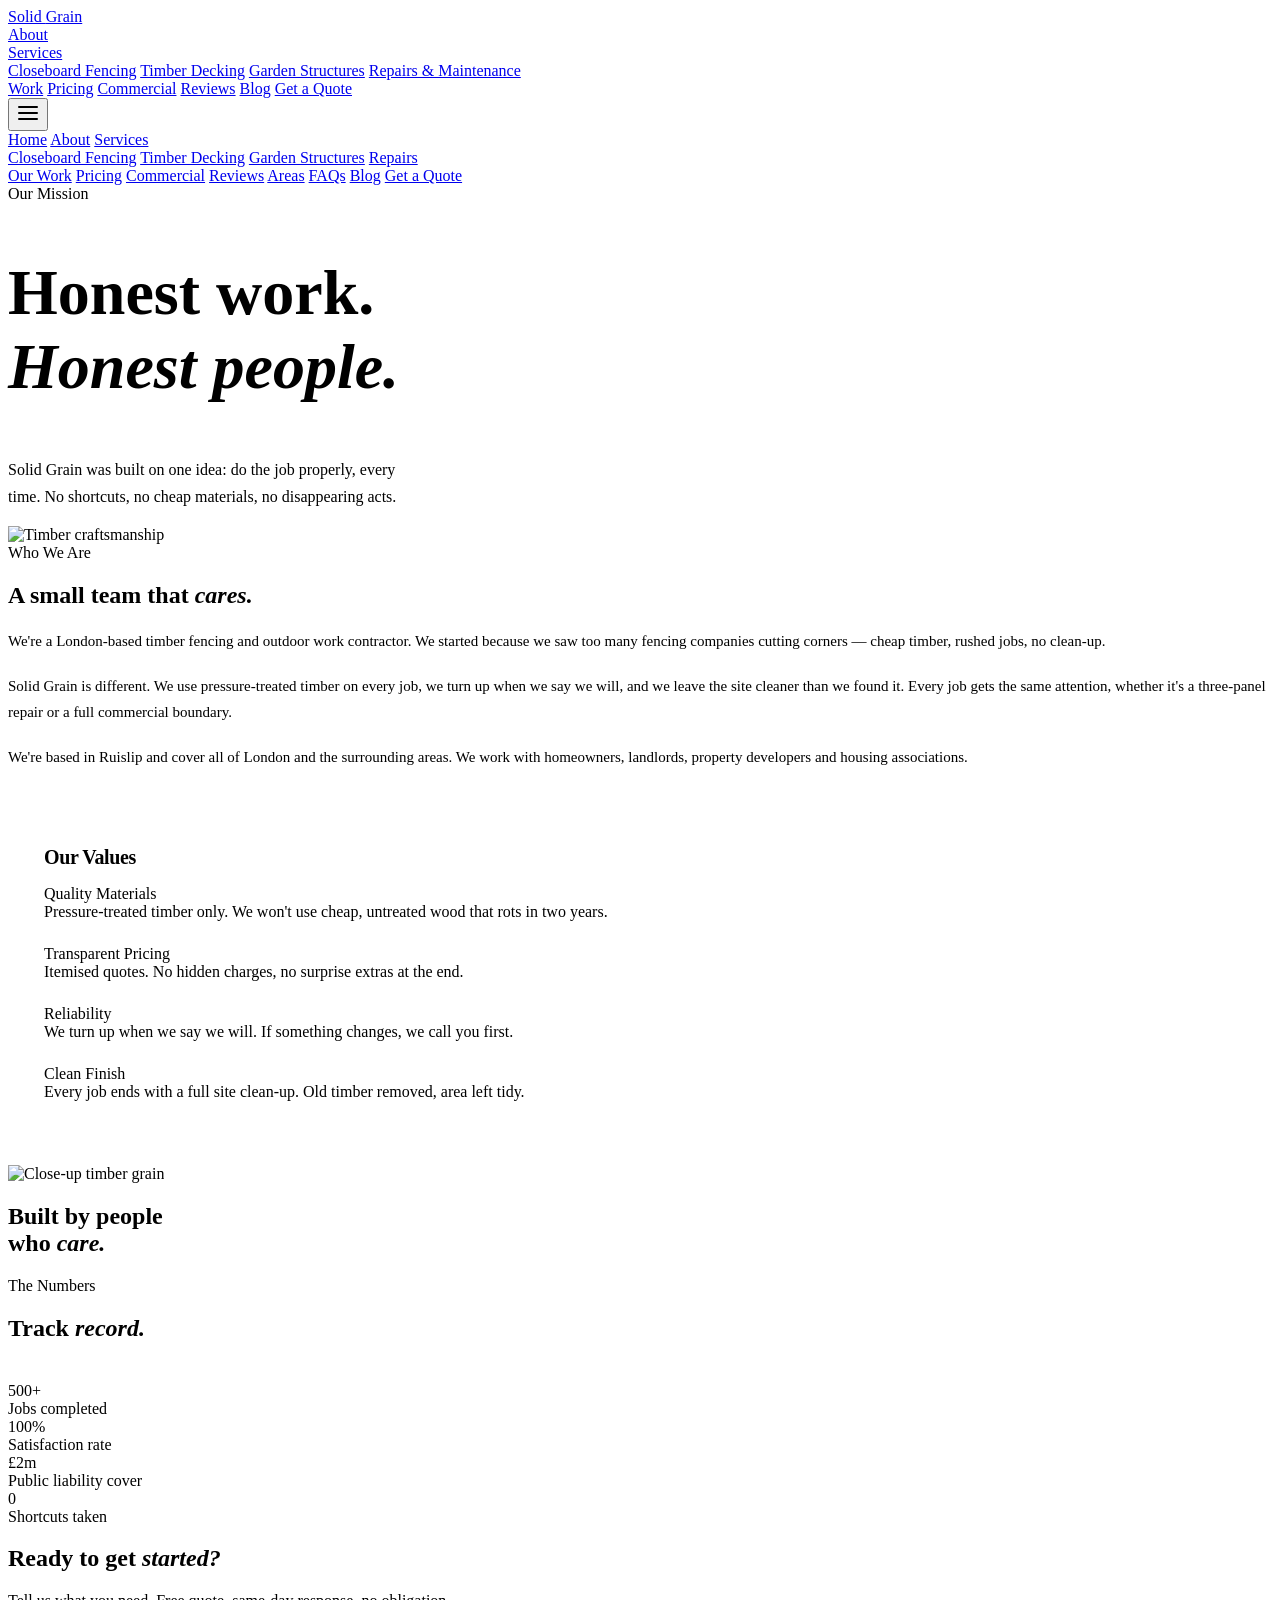
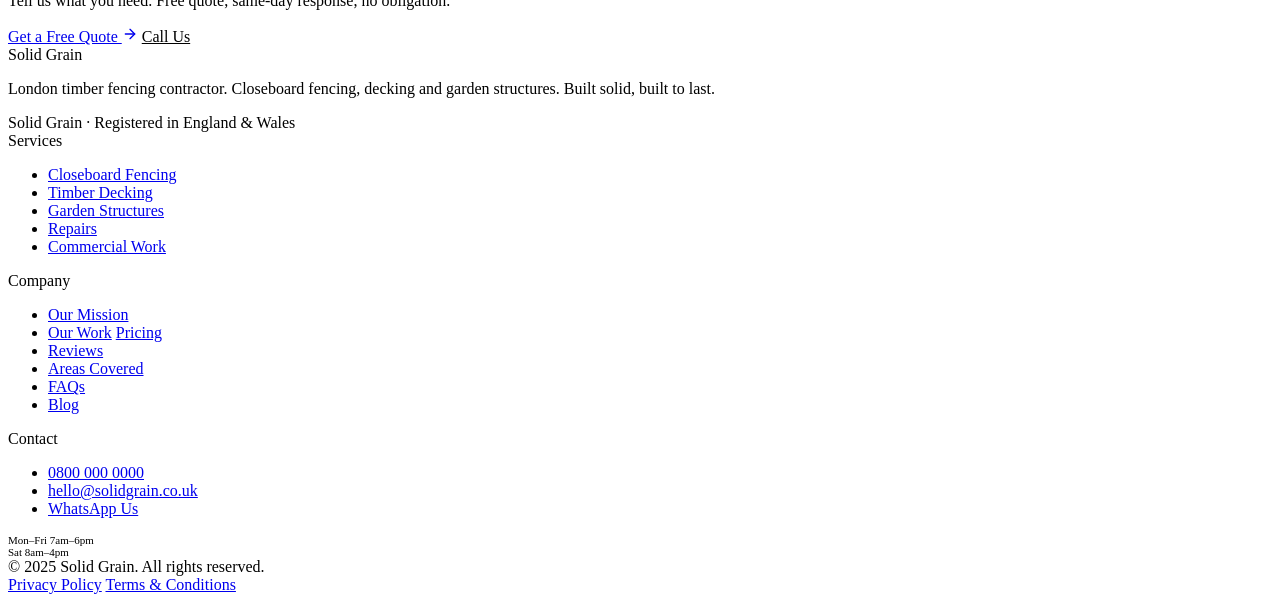
==== about.html @ 86e5f60d "Add files via upload" ====
<!DOCTYPE html>
<html lang="en">
<head>
<meta charset="UTF-8">
<meta name="viewport" content="width=device-width, initial-scale=1.0">
<title>Our Mission — Solid Grain</title>
<meta name="description" content="Solid Grain — our mission, values and the people behind the work.">
<meta name="theme-color" content="#000000">
<link rel="preconnect" href="https://fonts.googleapis.com">
<link rel="preconnect" href="https://fonts.gstatic.com" crossorigin>
<link href="https://fonts.googleapis.com/css2?family=Instrument+Sans:wght@400;500;600;700&display=swap" rel="stylesheet">
<link rel="stylesheet" href="css/style.css">
</head>
<body>
<header class="hdr">
  <div class="hdr-in">
    <a href="index.html" class="logo">Solid <span>Grain</span></a>
    <nav class="nav">
      <a href="about.html" class="active">About</a>
      <div class="nav-drop">
        <a href="services.html">Services</a>
        <div class="drop-menu">
          <a href="services/fencing.html">Closeboard Fencing</a>
          <a href="services/decking.html">Timber Decking</a>
          <a href="services/structures.html">Garden Structures</a>
          <a href="services/repairs.html">Repairs &amp; Maintenance</a>
        </div>
      </div>
      <a href="gallery.html">Work</a>
      <a href="pricing.html">Pricing</a>
      <a href="commercial.html">Commercial</a>
      <a href="reviews.html">Reviews</a>
      <a href="blog.html">Blog</a>
      <a href="contact.html" class="nav-q">Get a Quote</a>
    </nav>
    <button class="burger" onclick="toggleMobileNav()" aria-label="Menu">
      <svg width="24" height="24" viewBox="0 0 24 24" fill="none" stroke="#000" stroke-width="2" stroke-linecap="round"><line x1="3" y1="6" x2="21" y2="6"/><line x1="3" y1="12" x2="21" y2="12"/><line x1="3" y1="18" x2="21" y2="18"/></svg>
    </button>
  </div>
</header>
<nav class="mnav" id="mobileNav">
  <a href="index.html" onclick="closeMobileNav()">Home</a>
  <a href="about.html" onclick="closeMobileNav()">About</a>
  <a href="services.html" onclick="closeMobileNav()">Services</a>
  <div class="mnav-sub">
    <a href="services/fencing.html" onclick="closeMobileNav()">Closeboard Fencing</a>
    <a href="services/decking.html" onclick="closeMobileNav()">Timber Decking</a>
    <a href="services/structures.html" onclick="closeMobileNav()">Garden Structures</a>
    <a href="services/repairs.html" onclick="closeMobileNav()">Repairs</a>
  </div>
  <a href="gallery.html" onclick="closeMobileNav()">Our Work</a>
  <a href="pricing.html" onclick="closeMobileNav()">Pricing</a>
  <a href="commercial.html" onclick="closeMobileNav()">Commercial</a>
  <a href="reviews.html" onclick="closeMobileNav()">Reviews</a>
  <a href="areas.html" onclick="closeMobileNav()">Areas</a>
  <a href="faq.html" onclick="closeMobileNav()">FAQs</a>
  <a href="blog.html" onclick="closeMobileNav()">Blog</a>
  <a href="contact.html" onclick="closeMobileNav()">Get a Quote</a>
</nav>

<section class="page-hero-split" style="border-bottom:1px solid var(--black)">
  <div class="ph-text" style="background:var(--black)">
    <div class="sn" style="color:var(--g4)">Our Mission</div>
    <h1 class="sh" style="color:var(--white);font-size:clamp(36px,5vw,64px)">Honest work.<br><em>Honest people.</em></h1>
    <p style="font-size:16px;color:var(--g5);max-width:400px;line-height:1.65;margin-top:16px">Solid Grain was built on one idea: do the job properly, every time. No shortcuts, no cheap materials, no disappearing acts.</p>
  </div>
  <div class="ph-img">
    <img src="https://images.unsplash.com/photo-1504148455328-c376907d081c?w=900&h=700&fit=crop" alt="Timber craftsmanship">
  </div>
</section>

<section class="section">
  <div class="ctr">
    <div class="grid-2">
      <div class="rv">
        <div class="sn">Who We Are</div>
        <h2 class="sh">A small team that <em>cares.</em></h2>
        <p style="font-size:15px;color:var(--g4);line-height:1.7;margin-bottom:20px">We're a London-based timber fencing and outdoor work contractor. We started because we saw too many fencing companies cutting corners — cheap timber, rushed jobs, no clean-up.</p>
        <p style="font-size:15px;color:var(--g4);line-height:1.7;margin-bottom:20px">Solid Grain is different. We use pressure-treated timber on every job, we turn up when we say we will, and we leave the site cleaner than we found it. Every job gets the same attention, whether it's a three-panel repair or a full commercial boundary.</p>
        <p style="font-size:15px;color:var(--g4);line-height:1.7">We're based in Ruislip and cover all of London and the surrounding areas. We work with homeowners, landlords, property developers and housing associations.</p>
      </div>
      <div class="rv">
        <div style="background:var(--g7);padding:40px 36px;margin-bottom:24px">
          <h3 style="font-size:20px;font-weight:700;letter-spacing:-.02em;margin-bottom:16px">Our Values</h3>
          <div class="why-i" style="margin-bottom:24px"><div class="why-mk"></div><div><div class="why-it">Quality Materials</div><div class="why-tx">Pressure-treated timber only. We won't use cheap, untreated wood that rots in two years.</div></div></div>
          <div class="why-i" style="margin-bottom:24px"><div class="why-mk"></div><div><div class="why-it">Transparent Pricing</div><div class="why-tx">Itemised quotes. No hidden charges, no surprise extras at the end.</div></div></div>
          <div class="why-i" style="margin-bottom:24px"><div class="why-mk"></div><div><div class="why-it">Reliability</div><div class="why-tx">We turn up when we say we will. If something changes, we call you first.</div></div></div>
          <div class="why-i"><div class="why-mk"></div><div><div class="why-it">Clean Finish</div><div class="why-tx">Every job ends with a full site clean-up. Old timber removed, area left tidy.</div></div></div>
        </div>
      </div>
    </div>
  </div>
</section>

<div class="img-band">
  <img src="https://images.unsplash.com/photo-1558618666-fcd25c85f82e?w=1600&h=700&fit=crop" alt="Close-up timber grain">
  <div class="img-band-ov"><div class="img-band-tx"><h2>Built by people<br>who <em>care.</em></h2></div></div>
</div>

<section class="section grey">
  <div class="ctr">
    <div class="sn rv">The Numbers</div>
    <h2 class="sh rv">Track <em>record.</em></h2>
    <div class="grid-4" style="margin-top:40px">
      <div class="stat rv"><div class="stat-num">500+</div><div class="stat-label">Jobs completed</div></div>
      <div class="stat rv"><div class="stat-num">100%</div><div class="stat-label">Satisfaction rate</div></div>
      <div class="stat rv"><div class="stat-num">&pound;2m</div><div class="stat-label">Public liability cover</div></div>
      <div class="stat rv"><div class="stat-num">0</div><div class="stat-label">Shortcuts taken</div></div>
    </div>
  </div>
</section>

<div class="cta-band">
  <h2>Ready to get <em>started?</em></h2>
  <p>Tell us what you need. Free quote, same-day response, no obligation.</p>
  <div class="btn-group">
    <a href="contact.html" class="btn-b">Get a Free Quote <svg width="16" height="16" viewBox="0 0 24 24" fill="none" stroke="currentColor" stroke-width="2" stroke-linecap="round" stroke-linejoin="round"><path d="M5 12h14"/><path d="M12 5l7 7-7 7"/></svg></a>
    <a href="tel:08000000000" class="btn-o" style="color:var(--white);border-color:var(--g3)">Call Us</a>
  </div>
</div>
<footer class="ftr">
  <div class="ctr">
    <div class="ftr-grid">
      <div>
        <div class="ftr-b">Solid <span>Grain</span></div>
        <p class="ftr-desc">London timber fencing contractor. Closeboard fencing, decking and garden structures. Built solid, built to last.</p>
        <div class="ftr-reg">Solid Grain &middot; Registered in England &amp; Wales</div>
      </div>
      <div>
        <div class="ftr-col-t">Services</div>
        <ul class="ftr-links">
          <li><a href="services/fencing.html">Closeboard Fencing</a></li>
          <li><a href="services/decking.html">Timber Decking</a></li>
          <li><a href="services/structures.html">Garden Structures</a></li>
          <li><a href="services/repairs.html">Repairs</a></li>
          <li><a href="commercial.html">Commercial Work</a></li>
        </ul>
      </div>
      <div>
        <div class="ftr-col-t">Company</div>
        <ul class="ftr-links">
          <li><a href="about.html">Our Mission</a></li>
          <li><a href="gallery.html">Our Work</a>
  <a href="pricing.html" onclick="closeMobileNav()">Pricing</a></li>
          <li><a href="reviews.html">Reviews</a></li>
          <li><a href="areas.html">Areas Covered</a></li>
          <li><a href="faq.html">FAQs</a></li>
          <li><a href="blog.html">Blog</a></li>
        </ul>
      </div>
      <div>
        <div class="ftr-col-t">Contact</div>
        <ul class="ftr-links">
          <li><a href="tel:08000000000">0800 000 0000</a></li>
          <li><a href="mailto:hello@solidgrain.co.uk">hello@solidgrain.co.uk</a></li>
          <li><a href="#">WhatsApp Us</a></li>
        </ul>
        <div style="margin-top:14px;font-size:11px;color:var(--g5)">Mon–Fri 7am–6pm<br>Sat 8am–4pm</div>
      </div>
    </div>
    <div class="ftr-bot">
      <div class="ftr-cp">&copy; 2025 Solid Grain. All rights reserved.</div>
      <div class="ftr-legal">
        <a href="#">Privacy Policy</a>
        <a href="#">Terms &amp; Conditions</a>
      </div>
    </div>
  </div>
</footer>
<script src="js/main.js"></script>
</body>
</html>
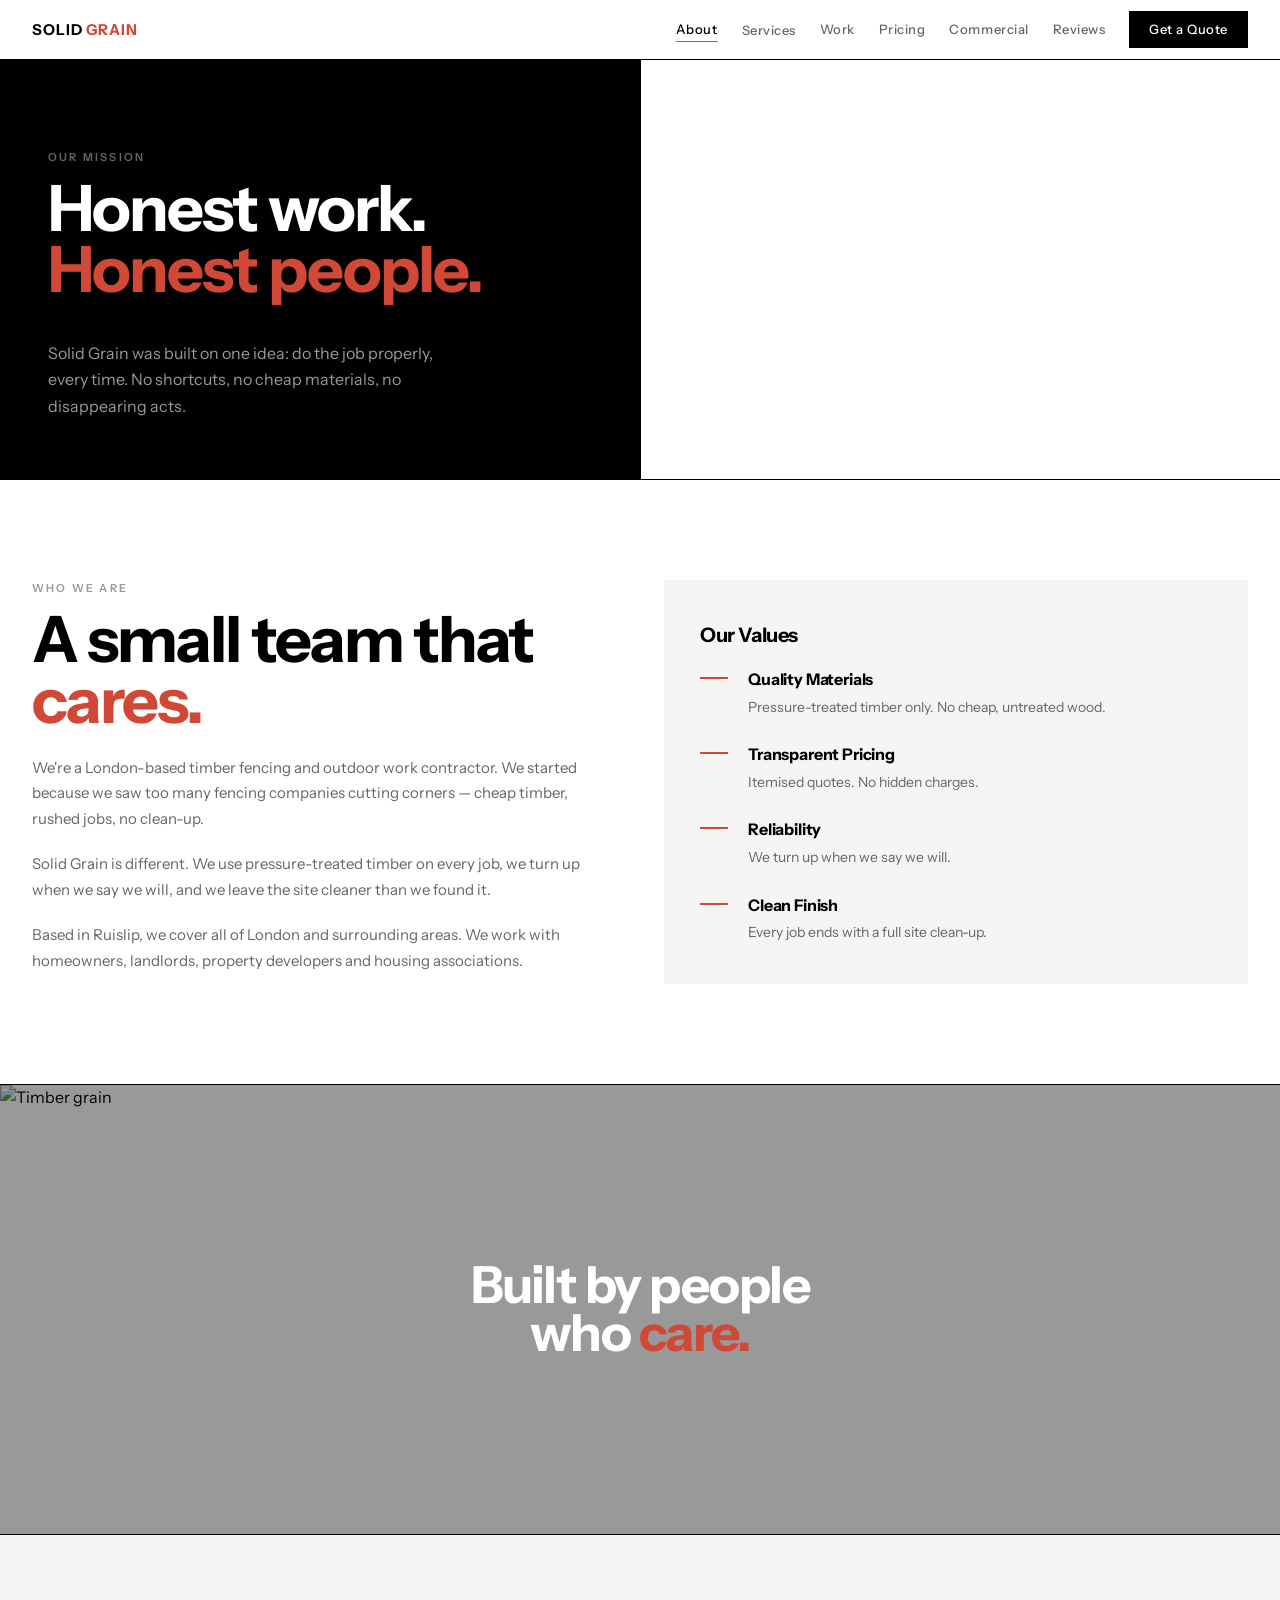
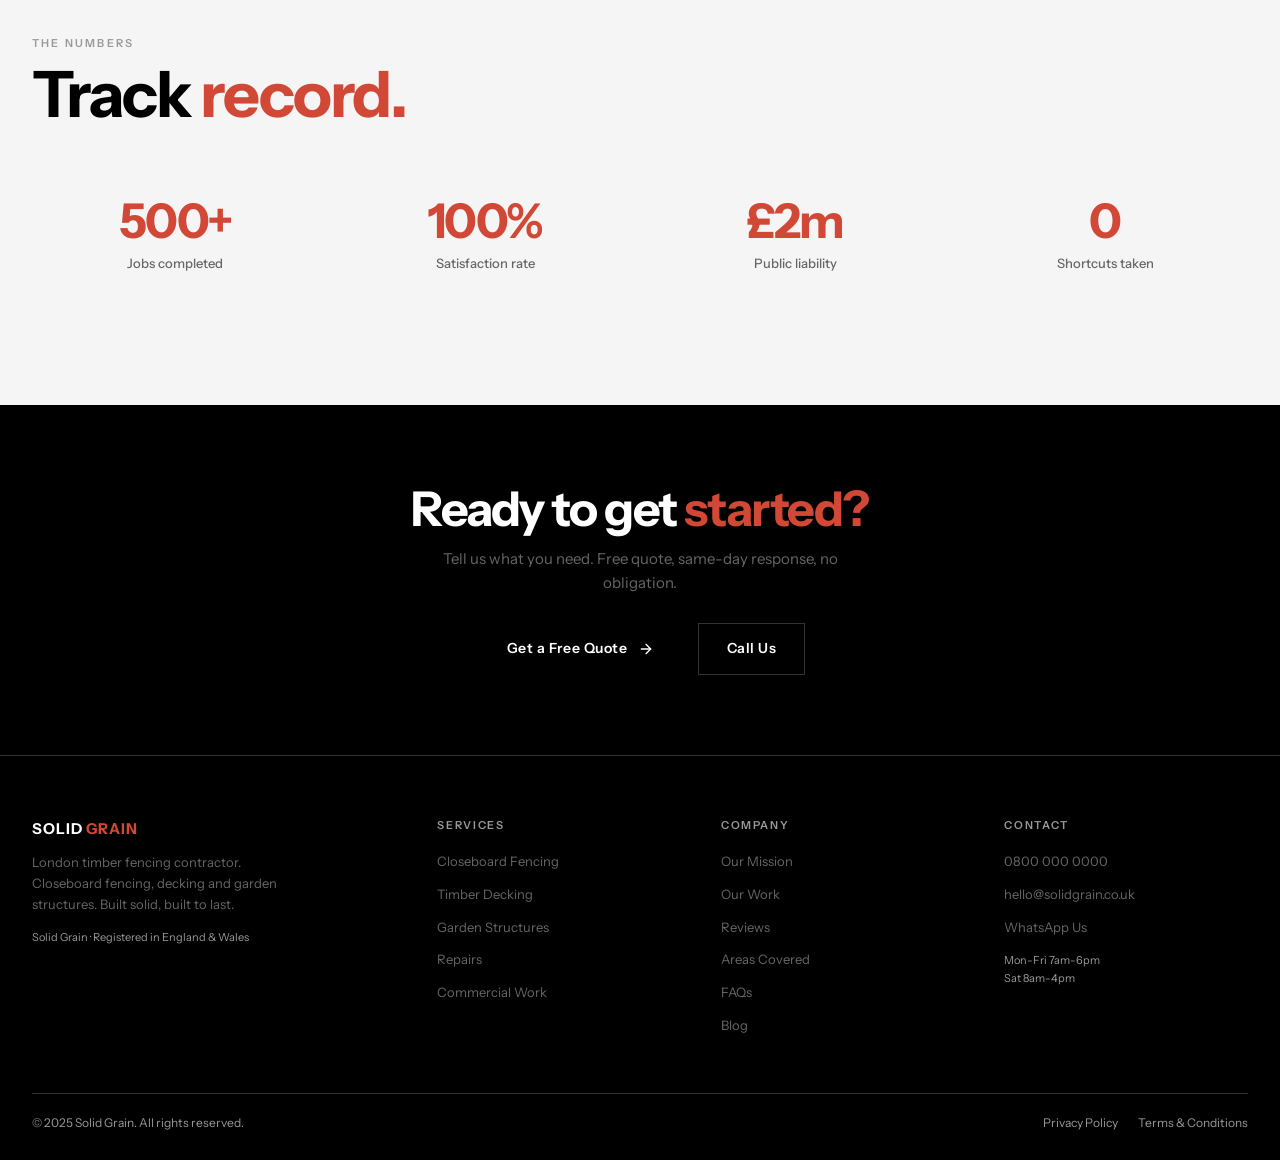
==== commit 8ad5bf71: "Add files via upload" ====
--- a/about.html
+++ b/about.html
@@ -9,7 +9,215 @@
 <link rel="preconnect" href="https://fonts.googleapis.com">
 <link rel="preconnect" href="https://fonts.gstatic.com" crossorigin>
 <link href="https://fonts.googleapis.com/css2?family=Instrument+Sans:wght@400;500;600;700&display=swap" rel="stylesheet">
-<link rel="stylesheet" href="css/style.css">
+<style>
+/* ═══════════════════════════════════════════════════════
+   SOLID GRAIN — SHARED STYLESHEET
+   Pentagram style: Black · White · Red · Flat · Utilitarian
+   ═══════════════════════════════════════════════════════ */
+*,*::before,*::after{margin:0;padding:0;box-sizing:border-box}
+:root{--black:#000;--white:#FFF;--red:#D14836;--g1:#111;--g2:#1A1A1A;--g3:#333;--g4:#666;--g5:#999;--g6:#E5E5E5;--g7:#F5F5F5;--font:'Instrument Sans',sans-serif;--mw:1320px;--hh:60px}
+html{scroll-behavior:smooth}
+body{font-family:var(--font);font-weight:400;color:var(--black);background:var(--white);line-height:1.55;-webkit-font-smoothing:antialiased}
+a{color:inherit;text-decoration:none}ul{list-style:none}img{max-width:100%;display:block}
+::selection{background:var(--red);color:var(--white)}
+.ctr{max-width:var(--mw);margin:0 auto;padding:0 32px}
+
+/* ── HEADER ── */
+.hdr{position:fixed;top:0;left:0;right:0;z-index:1000;height:var(--hh);background:var(--white);border-bottom:1px solid var(--black)}
+.hdr-in{max-width:var(--mw);margin:0 auto;padding:0 32px;height:100%;display:flex;align-items:center;justify-content:space-between}
+.logo{font-size:15px;font-weight:700;letter-spacing:.06em;text-transform:uppercase}.logo span{color:var(--red)}
+.nav{display:flex;align-items:center;gap:24px}
+.nav a{font-size:13px;font-weight:500;letter-spacing:.04em;color:var(--g4);transition:color .2s;position:relative}.nav a:hover,.nav a.active{color:var(--black)}
+.nav a.active::after{content:'';position:absolute;bottom:-2px;left:0;right:0;height:1px;background:var(--red)}
+.nav-q{color:var(--white)!important;background:var(--black);padding:8px 20px;font-weight:600;transition:background .2s}.nav-q:hover{background:var(--red)}.nav-q.active::after{display:none}
+/* Dropdown */
+.nav-drop{position:relative}
+.nav-drop:hover .drop-menu{display:block}
+.drop-menu{display:none;position:absolute;top:100%;left:-12px;background:var(--white);border:1px solid var(--black);min-width:200px;padding:8px 0;z-index:100}
+.drop-menu a{display:block;padding:8px 16px;font-size:12px;font-weight:500;letter-spacing:.04em;color:var(--g4);transition:all .15s}.drop-menu a:hover{background:var(--g7);color:var(--black)}
+.drop-menu a.active::after{display:none}
+/* Burger */
+.burger{display:none;background:0 0;border:0;cursor:pointer;padding:6px}.burger svg{display:block}
+.mnav{display:none;position:fixed;top:var(--hh);left:0;right:0;bottom:0;background:var(--white);z-index:999;padding:32px;border-top:1px solid var(--black);overflow-y:auto}
+.mnav.open{display:flex;flex-direction:column}
+.mnav a{font-size:24px;font-weight:700;letter-spacing:-.02em;padding:14px 0;border-bottom:1px solid var(--g6);color:var(--black)}.mnav a:last-child{border-bottom:0}.mnav a:hover{color:var(--red)}
+.mnav-sub{padding-left:20px}.mnav-sub a{font-size:16px;font-weight:500;color:var(--g4)}
+@media(max-width:900px){.nav{display:none}.burger{display:block}}
+
+/* ── BUTTONS ── */
+.btn-b{display:inline-flex;align-items:center;gap:10px;font-size:14px;font-weight:600;letter-spacing:.04em;color:var(--white);background:var(--black);padding:14px 32px;transition:background .2s;border:0;cursor:pointer;font-family:var(--font)}.btn-b:hover{background:var(--red)}
+.btn-b svg{transition:transform .2s}.btn-b:hover svg{transform:translateX(4px)}
+.btn-o{display:inline-flex;align-items:center;gap:8px;font-size:14px;font-weight:600;letter-spacing:.04em;color:var(--black);background:0 0;padding:14px 28px;border:1px solid var(--black);transition:all .2s;cursor:pointer;font-family:var(--font)}.btn-o:hover{background:var(--black);color:var(--white)}
+.btn-r{display:inline-flex;align-items:center;gap:10px;font-size:14px;font-weight:600;letter-spacing:.04em;color:var(--white);background:var(--red);padding:14px 32px;transition:background .2s;border:0;cursor:pointer;font-family:var(--font)}.btn-r:hover{background:var(--black)}
+
+/* ── SECTION GLOBALS ── */
+.sn{font-size:11px;font-weight:600;letter-spacing:.2em;text-transform:uppercase;color:var(--g5);margin-bottom:12px}
+.sh{font-size:clamp(36px,5vw,64px);font-weight:700;line-height:.95;letter-spacing:-.03em;margin-bottom:24px}.sh em{font-style:normal;color:var(--red)}
+.s-intro{font-size:16px;color:var(--g4);max-width:540px;line-height:1.65}
+
+/* ── PAGE HERO (inner pages) ── */
+.page-hero{padding:calc(var(--hh) + 80px) 0 80px;border-bottom:1px solid var(--black)}
+.page-hero.dark{background:var(--black);color:var(--white)}
+.page-hero.dark .sn{color:var(--g4)}
+.page-hero.dark .sh{color:var(--white)}
+.page-hero.dark .s-intro{color:var(--g5)}
+.page-hero-split{display:grid;grid-template-columns:1fr 1fr;gap:0;min-height:480px}
+.page-hero-split .ph-text{padding:calc(var(--hh) + 60px) 48px 60px;display:flex;flex-direction:column;justify-content:flex-end}
+.page-hero-split .ph-img{position:relative;overflow:hidden;border-left:1px solid var(--black)}.page-hero-split .ph-img img{position:absolute;inset:0;width:100%;height:100%;object-fit:cover}
+@media(max-width:768px){.page-hero-split{grid-template-columns:1fr}.page-hero-split .ph-img{min-height:300px;border-left:0;border-top:1px solid var(--black)}}
+
+/* ── TICKER ── */
+.tick{background:var(--black);overflow:hidden;padding:14px 0;border-bottom:1px solid var(--g3)}
+.tick-tr{display:flex;animation:scr 20s linear infinite;width:max-content}
+.tick-i{font-size:13px;font-weight:600;letter-spacing:.15em;text-transform:uppercase;color:var(--white);white-space:nowrap;padding:0 32px}
+.tick-d{color:var(--red);padding:0 8px}
+@keyframes scr{from{transform:translateX(0)}to{transform:translateX(-33.333%)}}
+
+/* ── CONTENT SECTIONS ── */
+.section{padding:100px 0;border-bottom:1px solid var(--black)}
+.section.dark{background:var(--black);color:var(--white)}
+.section.dark .sn{color:var(--g4)}
+.section.dark .sh{color:var(--white)}
+.section.dark .s-intro{color:var(--g5)}
+.section.grey{background:var(--g7)}
+.section.no-border{border-bottom:0}
+
+/* ── GRID LAYOUTS ── */
+.grid-2{display:grid;grid-template-columns:1fr 1fr;gap:48px}
+.grid-3{display:grid;grid-template-columns:repeat(3,1fr);gap:24px}
+.grid-4{display:grid;grid-template-columns:repeat(4,1fr);gap:24px}
+@media(max-width:900px){.grid-2{grid-template-columns:1fr}.grid-3{grid-template-columns:1fr 1fr}.grid-4{grid-template-columns:1fr 1fr}}
+@media(max-width:480px){.grid-3,.grid-4{grid-template-columns:1fr}}
+
+/* ── CARDS ── */
+.card{border:1px solid var(--g6);transition:transform .3s,box-shadow .3s}
+.card:hover{transform:translateY(-3px);box-shadow:0 8px 30px rgba(0,0,0,.06)}
+.card-img{height:240px;overflow:hidden;position:relative;background:var(--g7)}.card-img img{width:100%;height:100%;object-fit:cover;transition:transform .5s}.card:hover .card-img img{transform:scale(1.04)}
+.card-body{padding:28px 24px}
+.card-tag{font-size:10px;font-weight:600;letter-spacing:.12em;text-transform:uppercase;color:var(--red);margin-bottom:8px}
+.card-title{font-size:20px;font-weight:700;letter-spacing:-.02em;line-height:1.2;margin-bottom:8px}
+.card-text{font-size:14px;color:var(--g4);line-height:1.6}
+.card-link{display:inline-flex;align-items:center;gap:6px;font-size:13px;font-weight:600;letter-spacing:.04em;color:var(--black);margin-top:16px;transition:color .2s}.card-link:hover{color:var(--red)}
+.card-link svg{transition:transform .2s}.card-link:hover svg{transform:translateX(4px)}
+
+/* ── IMAGE BAND ── */
+.img-band{height:50vh;min-height:360px;max-height:540px;overflow:hidden;position:relative;border-bottom:1px solid var(--black)}
+.img-band img{width:100%;height:100%;object-fit:cover}
+.img-band-ov{position:absolute;inset:0;background:rgba(0,0,0,.4);display:flex;align-items:center;justify-content:center}
+.img-band-tx{color:var(--white);text-align:center;padding:20px}
+.img-band-tx h2{font-size:clamp(28px,4vw,52px);font-weight:700;line-height:.95;letter-spacing:-.03em}.img-band-tx h2 em{font-style:normal;color:var(--red)}
+.img-band-tx p{font-size:15px;color:rgba(255,255,255,.65);margin-top:14px;max-width:400px;margin-left:auto;margin-right:auto;line-height:1.6}
+
+/* ── GALLERY GRID ── */
+.gal-grid{display:grid;grid-template-columns:repeat(3,1fr);gap:4px}
+@media(max-width:768px){.gal-grid{grid-template-columns:1fr 1fr}}
+@media(max-width:480px){.gal-grid{grid-template-columns:1fr}}
+.gal-cell{overflow:hidden;position:relative;height:280px}
+.gal-cell img{width:100%;height:100%;object-fit:cover;transition:transform .5s}.gal-cell:hover img{transform:scale(1.05)}
+.gal-cell.tall{grid-row:span 2;height:auto}
+.gal-label{position:absolute;bottom:12px;left:12px;font-size:10px;font-weight:600;letter-spacing:.1em;text-transform:uppercase;color:var(--white);background:rgba(0,0,0,.6);padding:4px 10px;backdrop-filter:blur(4px)}
+
+/* ── SPLIT SECTION ── */
+.split{display:grid;grid-template-columns:1fr 1fr;border-bottom:1px solid var(--black)}
+@media(max-width:768px){.split{grid-template-columns:1fr}}
+.split-dark{background:var(--black);padding:80px 48px;display:flex;flex-direction:column;justify-content:center}
+.split-dark .sn{color:var(--g4)}
+.split-light{background:var(--white);padding:80px 48px;display:flex;flex-direction:column;justify-content:center}
+
+/* ── WHY ITEMS ── */
+.why-i{display:flex;gap:20px;align-items:flex-start;margin-bottom:32px}
+.why-i:last-child{margin-bottom:0}
+.why-mk{width:28px;height:2px;background:var(--red);margin-top:10px;flex-shrink:0}
+.why-it{font-size:16px;font-weight:700;letter-spacing:-.01em;margin-bottom:4px}
+.why-tx{font-size:14px;color:var(--g4);line-height:1.6}
+
+/* ── PROCESS STEPS ── */
+.prc-g{display:grid;grid-template-columns:repeat(4,1fr);gap:0}
+@media(max-width:768px){.prc-g{grid-template-columns:1fr 1fr}}
+@media(max-width:480px){.prc-g{grid-template-columns:1fr}}
+.prc-s{padding:40px 28px;border-left:1px solid var(--g6)}.prc-s:first-child{border-left:1px solid var(--black)}
+.prc-nm{font-size:64px;font-weight:700;letter-spacing:-.04em;color:var(--g6);line-height:1;margin-bottom:20px}.prc-s:hover .prc-nm{color:var(--red)}
+.prc-ti{font-size:18px;font-weight:700;letter-spacing:-.01em;margin-bottom:8px}
+.prc-tx{font-size:14px;color:var(--g4);line-height:1.6}
+
+/* ── REVIEWS ── */
+.rev-card{padding:36px 28px;border-left:1px solid var(--g6)}
+.rev-card:first-child{border-left:1px solid var(--black)}
+.rev-st{font-size:14px;color:var(--red);letter-spacing:2px;margin-bottom:16px}
+.rev-tx{font-size:15px;line-height:1.65;margin-bottom:20px;font-style:italic}
+.rev-au{font-size:13px;font-weight:700;letter-spacing:.04em}
+.rev-lo{font-size:12px;color:var(--g5);margin-top:2px}
+.rev-svc{font-size:11px;font-weight:600;letter-spacing:.08em;text-transform:uppercase;color:var(--red);margin-top:8px}
+
+/* ── AREA TAGS ── */
+.area-t{font-size:12px;font-weight:600;letter-spacing:.06em;text-transform:uppercase;padding:8px 16px;border:1px solid var(--g6);color:var(--g4);transition:all .2s;display:inline-block;margin:0 6px 6px 0}
+.area-t:hover{border-color:var(--black);color:var(--black);background:var(--g7)}
+
+/* ── FAQ ── */
+.faq-item{border-bottom:1px solid var(--g6);padding:24px 0}
+.faq-q{font-size:17px;font-weight:700;letter-spacing:-.01em;cursor:pointer;display:flex;justify-content:space-between;align-items:center;gap:16px}
+.faq-q svg{flex-shrink:0;transition:transform .3s}
+.faq-item.open .faq-q svg{transform:rotate(45deg)}
+.faq-a{max-height:0;overflow:hidden;transition:max-height .4s ease,padding .3s;font-size:15px;color:var(--g4);line-height:1.65}
+.faq-item.open .faq-a{max-height:500px;padding-top:16px}
+
+/* ── CONTACT FORM ── */
+.fr{display:grid;grid-template-columns:1fr 1fr;gap:16px;margin-bottom:16px}
+@media(max-width:480px){.fr{grid-template-columns:1fr}}
+.fg{margin-bottom:16px}
+.fl{display:block;font-size:10px;font-weight:600;letter-spacing:.18em;text-transform:uppercase;color:var(--g5);margin-bottom:6px}
+.fi,.fsel,.fta{width:100%;padding:12px 0;background:0 0;border:0;border-bottom:1px solid var(--g6);color:var(--black);font-family:var(--font);font-size:15px;font-weight:500;outline:0;transition:border-color .2s;border-radius:0;-webkit-appearance:none}
+.fi:focus,.fsel:focus,.fta:focus{border-color:var(--black)}
+.fta{min-height:80px;resize:vertical;border:1px solid var(--g6);padding:12px;margin-top:4px}.fta:focus{border-color:var(--black)}
+.fsel{cursor:pointer;color:var(--g4)}
+.fbtn{width:100%;padding:16px;background:var(--black);color:var(--white);font-family:var(--font);font-size:14px;font-weight:600;letter-spacing:.06em;text-transform:uppercase;border:0;cursor:pointer;transition:background .2s;margin-top:8px}.fbtn:hover{background:var(--red)}
+.fnote{font-size:12px;color:var(--g5);margin-top:12px}
+/* White form variant */
+.form-white .fi,.form-white .fsel,.form-white .fta{border-color:var(--g3);color:var(--white)}
+.form-white .fi:focus,.form-white .fsel:focus,.form-white .fta:focus{border-color:var(--red)}
+.form-white .fl{color:var(--g5)}
+.form-white .fsel{color:var(--g5)}
+
+/* ── STAT BLOCKS ── */
+.stat{text-align:center;padding:32px 20px}
+.stat-num{font-size:48px;font-weight:700;letter-spacing:-.04em;line-height:1;color:var(--red)}
+.stat-label{font-size:13px;font-weight:500;color:var(--g4);margin-top:8px}
+
+/* ── BLOG ── */
+.blog-card .card-date{font-size:11px;font-weight:600;letter-spacing:.08em;text-transform:uppercase;color:var(--g5);margin-bottom:8px}
+.blog-card .card-excerpt{font-size:14px;color:var(--g4);line-height:1.6;margin-top:8px}
+
+/* ── FOOTER ── */
+.ftr{background:var(--black);padding:60px 0 28px;border-top:1px solid var(--black)}
+.ftr-grid{display:grid;grid-template-columns:1.5fr 1fr 1fr 1fr;gap:40px}
+@media(max-width:768px){.ftr-grid{grid-template-columns:1fr 1fr}}
+@media(max-width:480px){.ftr-grid{grid-template-columns:1fr}}
+.ftr-b{font-size:15px;font-weight:700;letter-spacing:.06em;text-transform:uppercase;color:var(--white)}.ftr-b span{color:var(--red)}
+.ftr-desc{font-size:13px;color:var(--g4);line-height:1.6;margin-top:12px;max-width:280px}
+.ftr-reg{font-size:11px;color:var(--g5);margin-top:14px}
+.ftr-col-t{font-size:11px;font-weight:600;letter-spacing:.15em;text-transform:uppercase;color:var(--g5);margin-bottom:14px}
+.ftr-links li{margin-bottom:8px}.ftr-links a{font-size:13px;color:var(--g4);transition:color .2s}.ftr-links a:hover{color:var(--red)}
+.ftr-bot{margin-top:48px;padding-top:20px;border-top:1px solid var(--g3);display:flex;justify-content:space-between;align-items:center;flex-wrap:wrap;gap:12px}
+.ftr-cp{font-size:12px;color:var(--g5)}
+.ftr-legal{display:flex;gap:20px}.ftr-legal a{font-size:12px;color:var(--g5);transition:color .2s}.ftr-legal a:hover{color:var(--red)}
+
+/* ── CTA BAND ── */
+.cta-band{background:var(--black);padding:80px 0;text-align:center;border-bottom:1px solid var(--g3)}
+.cta-band h2{font-size:clamp(28px,4vw,48px);font-weight:700;line-height:.95;letter-spacing:-.03em;color:var(--white);margin-bottom:16px}
+.cta-band h2 em{font-style:normal;color:var(--red)}
+.cta-band p{font-size:15px;color:var(--g4);margin-bottom:28px;max-width:400px;margin-left:auto;margin-right:auto;line-height:1.6}
+.cta-band .btn-group{display:flex;gap:12px;justify-content:center;flex-wrap:wrap}
+
+/* ── REVEAL ── */
+.rv{opacity:0;transform:translateY(20px);transition:opacity .6s ease,transform .6s ease}.rv.vis{opacity:1;transform:translateY(0)}
+
+/* ── BREADCRUMB ── */
+.bread{padding-top:calc(var(--hh) + 20px);padding-bottom:0;font-size:12px;color:var(--g5);display:flex;align-items:center;gap:6px}
+.bread a{color:var(--g5);transition:color .2s}.bread a:hover{color:var(--black)}
+.bread-sep{color:var(--g6)}
+
+
+</style>
 </head>
 <body>
 <header class="hdr">
@@ -20,17 +228,16 @@
       <div class="nav-drop">
         <a href="services.html">Services</a>
         <div class="drop-menu">
-          <a href="services/fencing.html">Closeboard Fencing</a>
-          <a href="services/decking.html">Timber Decking</a>
-          <a href="services/structures.html">Garden Structures</a>
-          <a href="services/repairs.html">Repairs &amp; Maintenance</a>
+          <a href="fencing.html">Closeboard Fencing</a>
+          <a href="decking.html">Timber Decking</a>
+          <a href="structures.html">Garden Structures</a>
+          <a href="repairs.html">Repairs &amp; Maintenance</a>
         </div>
       </div>
       <a href="gallery.html">Work</a>
       <a href="pricing.html">Pricing</a>
       <a href="commercial.html">Commercial</a>
       <a href="reviews.html">Reviews</a>
-      <a href="blog.html">Blog</a>
       <a href="contact.html" class="nav-q">Get a Quote</a>
     </nav>
     <button class="burger" onclick="toggleMobileNav()" aria-label="Menu">
@@ -43,10 +250,10 @@
   <a href="about.html" onclick="closeMobileNav()">About</a>
   <a href="services.html" onclick="closeMobileNav()">Services</a>
   <div class="mnav-sub">
-    <a href="services/fencing.html" onclick="closeMobileNav()">Closeboard Fencing</a>
-    <a href="services/decking.html" onclick="closeMobileNav()">Timber Decking</a>
-    <a href="services/structures.html" onclick="closeMobileNav()">Garden Structures</a>
-    <a href="services/repairs.html" onclick="closeMobileNav()">Repairs</a>
+    <a href="fencing.html" onclick="closeMobileNav()">Closeboard Fencing</a>
+    <a href="decking.html" onclick="closeMobileNav()">Timber Decking</a>
+    <a href="structures.html" onclick="closeMobileNav()">Garden Structures</a>
+    <a href="repairs.html" onclick="closeMobileNav()">Repairs</a>
   </div>
   <a href="gallery.html" onclick="closeMobileNav()">Our Work</a>
   <a href="pricing.html" onclick="closeMobileNav()">Pricing</a>
@@ -64,11 +271,8 @@
     <h1 class="sh" style="color:var(--white);font-size:clamp(36px,5vw,64px)">Honest work.<br><em>Honest people.</em></h1>
     <p style="font-size:16px;color:var(--g5);max-width:400px;line-height:1.65;margin-top:16px">Solid Grain was built on one idea: do the job properly, every time. No shortcuts, no cheap materials, no disappearing acts.</p>
   </div>
-  <div class="ph-img">
-    <img src="https://images.unsplash.com/photo-1504148455328-c376907d081c?w=900&h=700&fit=crop" alt="Timber craftsmanship">
-  </div>
+  <div class="ph-img"><img src="https://images.unsplash.com/photo-1504148455328-c376907d081c?w=900&h=700&fit=crop" alt="Timber craftsmanship"></div>
 </section>
-
 <section class="section">
   <div class="ctr">
     <div class="grid-2">
@@ -76,27 +280,22 @@
         <div class="sn">Who We Are</div>
         <h2 class="sh">A small team that <em>cares.</em></h2>
         <p style="font-size:15px;color:var(--g4);line-height:1.7;margin-bottom:20px">We're a London-based timber fencing and outdoor work contractor. We started because we saw too many fencing companies cutting corners — cheap timber, rushed jobs, no clean-up.</p>
-        <p style="font-size:15px;color:var(--g4);line-height:1.7;margin-bottom:20px">Solid Grain is different. We use pressure-treated timber on every job, we turn up when we say we will, and we leave the site cleaner than we found it. Every job gets the same attention, whether it's a three-panel repair or a full commercial boundary.</p>
-        <p style="font-size:15px;color:var(--g4);line-height:1.7">We're based in Ruislip and cover all of London and the surrounding areas. We work with homeowners, landlords, property developers and housing associations.</p>
+        <p style="font-size:15px;color:var(--g4);line-height:1.7;margin-bottom:20px">Solid Grain is different. We use pressure-treated timber on every job, we turn up when we say we will, and we leave the site cleaner than we found it.</p>
+        <p style="font-size:15px;color:var(--g4);line-height:1.7">Based in Ruislip, we cover all of London and surrounding areas. We work with homeowners, landlords, property developers and housing associations.</p>
       </div>
       <div class="rv">
-        <div style="background:var(--g7);padding:40px 36px;margin-bottom:24px">
+        <div style="background:var(--g7);padding:40px 36px">
           <h3 style="font-size:20px;font-weight:700;letter-spacing:-.02em;margin-bottom:16px">Our Values</h3>
-          <div class="why-i" style="margin-bottom:24px"><div class="why-mk"></div><div><div class="why-it">Quality Materials</div><div class="why-tx">Pressure-treated timber only. We won't use cheap, untreated wood that rots in two years.</div></div></div>
-          <div class="why-i" style="margin-bottom:24px"><div class="why-mk"></div><div><div class="why-it">Transparent Pricing</div><div class="why-tx">Itemised quotes. No hidden charges, no surprise extras at the end.</div></div></div>
-          <div class="why-i" style="margin-bottom:24px"><div class="why-mk"></div><div><div class="why-it">Reliability</div><div class="why-tx">We turn up when we say we will. If something changes, we call you first.</div></div></div>
-          <div class="why-i"><div class="why-mk"></div><div><div class="why-it">Clean Finish</div><div class="why-tx">Every job ends with a full site clean-up. Old timber removed, area left tidy.</div></div></div>
+          <div class="why-i" style="margin-bottom:24px"><div class="why-mk"></div><div><div class="why-it">Quality Materials</div><div class="why-tx">Pressure-treated timber only. No cheap, untreated wood.</div></div></div>
+          <div class="why-i" style="margin-bottom:24px"><div class="why-mk"></div><div><div class="why-it">Transparent Pricing</div><div class="why-tx">Itemised quotes. No hidden charges.</div></div></div>
+          <div class="why-i" style="margin-bottom:24px"><div class="why-mk"></div><div><div class="why-it">Reliability</div><div class="why-tx">We turn up when we say we will.</div></div></div>
+          <div class="why-i"><div class="why-mk"></div><div><div class="why-it">Clean Finish</div><div class="why-tx">Every job ends with a full site clean-up.</div></div></div>
         </div>
       </div>
     </div>
   </div>
 </section>
-
-<div class="img-band">
-  <img src="https://images.unsplash.com/photo-1558618666-fcd25c85f82e?w=1600&h=700&fit=crop" alt="Close-up timber grain">
-  <div class="img-band-ov"><div class="img-band-tx"><h2>Built by people<br>who <em>care.</em></h2></div></div>
-</div>
-
+<div class="img-band"><img src="https://images.unsplash.com/photo-1558618666-fcd25c85f82e?w=1600&h=700&fit=crop" alt="Timber grain"><div class="img-band-ov"><div class="img-band-tx"><h2>Built by people<br>who <em>care.</em></h2></div></div></div>
 <section class="section grey">
   <div class="ctr">
     <div class="sn rv">The Numbers</div>
@@ -104,7 +303,7 @@
     <div class="grid-4" style="margin-top:40px">
       <div class="stat rv"><div class="stat-num">500+</div><div class="stat-label">Jobs completed</div></div>
       <div class="stat rv"><div class="stat-num">100%</div><div class="stat-label">Satisfaction rate</div></div>
-      <div class="stat rv"><div class="stat-num">&pound;2m</div><div class="stat-label">Public liability cover</div></div>
+      <div class="stat rv"><div class="stat-num">&pound;2m</div><div class="stat-label">Public liability</div></div>
       <div class="stat rv"><div class="stat-num">0</div><div class="stat-label">Shortcuts taken</div></div>
     </div>
   </div>
@@ -129,10 +328,10 @@
       <div>
         <div class="ftr-col-t">Services</div>
         <ul class="ftr-links">
-          <li><a href="services/fencing.html">Closeboard Fencing</a></li>
-          <li><a href="services/decking.html">Timber Decking</a></li>
-          <li><a href="services/structures.html">Garden Structures</a></li>
-          <li><a href="services/repairs.html">Repairs</a></li>
+          <li><a href="fencing.html">Closeboard Fencing</a></li>
+          <li><a href="decking.html">Timber Decking</a></li>
+          <li><a href="structures.html">Garden Structures</a></li>
+          <li><a href="repairs.html">Repairs</a></li>
           <li><a href="commercial.html">Commercial Work</a></li>
         </ul>
       </div>
@@ -140,8 +339,7 @@
         <div class="ftr-col-t">Company</div>
         <ul class="ftr-links">
           <li><a href="about.html">Our Mission</a></li>
-          <li><a href="gallery.html">Our Work</a>
-  <a href="pricing.html" onclick="closeMobileNav()">Pricing</a></li>
+          <li><a href="gallery.html">Our Work</a></li>
           <li><a href="reviews.html">Reviews</a></li>
           <li><a href="areas.html">Areas Covered</a></li>
           <li><a href="faq.html">FAQs</a></li>
@@ -155,7 +353,7 @@
           <li><a href="mailto:hello@solidgrain.co.uk">hello@solidgrain.co.uk</a></li>
           <li><a href="#">WhatsApp Us</a></li>
         </ul>
-        <div style="margin-top:14px;font-size:11px;color:var(--g5)">Mon–Fri 7am–6pm<br>Sat 8am–4pm</div>
+        <div style="margin-top:14px;font-size:11px;color:var(--g5)">Mon-Fri 7am-6pm<br>Sat 8am-4pm</div>
       </div>
     </div>
     <div class="ftr-bot">
@@ -167,6 +365,34 @@
     </div>
   </div>
 </footer>
-<script src="js/main.js"></script>
+<script>
+/* SOLID GRAIN — Shared JS */
+function toggleMobileNav(){document.getElementById('mobileNav').classList.toggle('open')}
+function closeMobileNav(){document.getElementById('mobileNav').classList.remove('open')}
+
+/* Scroll reveal */
+document.addEventListener('DOMContentLoaded',function(){
+  var obs=new IntersectionObserver(function(e){e.forEach(function(en){if(en.isIntersecting){en.target.classList.add('vis');obs.unobserve(en.target)}})},{threshold:.08});
+  document.querySelectorAll('.rv').forEach(function(el){obs.observe(el)});
+
+  /* FAQ toggle */
+  document.querySelectorAll('.faq-q').forEach(function(q){
+    q.addEventListener('click',function(){
+      this.closest('.faq-item').classList.toggle('open');
+    });
+  });
+});
+
+/* Form submit (Formspree fallback) */
+function handleSubmit(e){
+  e.preventDefault();
+  var b=e.target.querySelector('.fbtn');
+  b.textContent="Sent — we'll be in touch shortly.";
+  b.style.background='#D14836';
+  b.disabled=true;
+  setTimeout(function(){b.textContent='Send Quote Request';b.style.background='';b.disabled=false;e.target.reset()},4000);
+}
+
+</script>
 </body>
 </html>
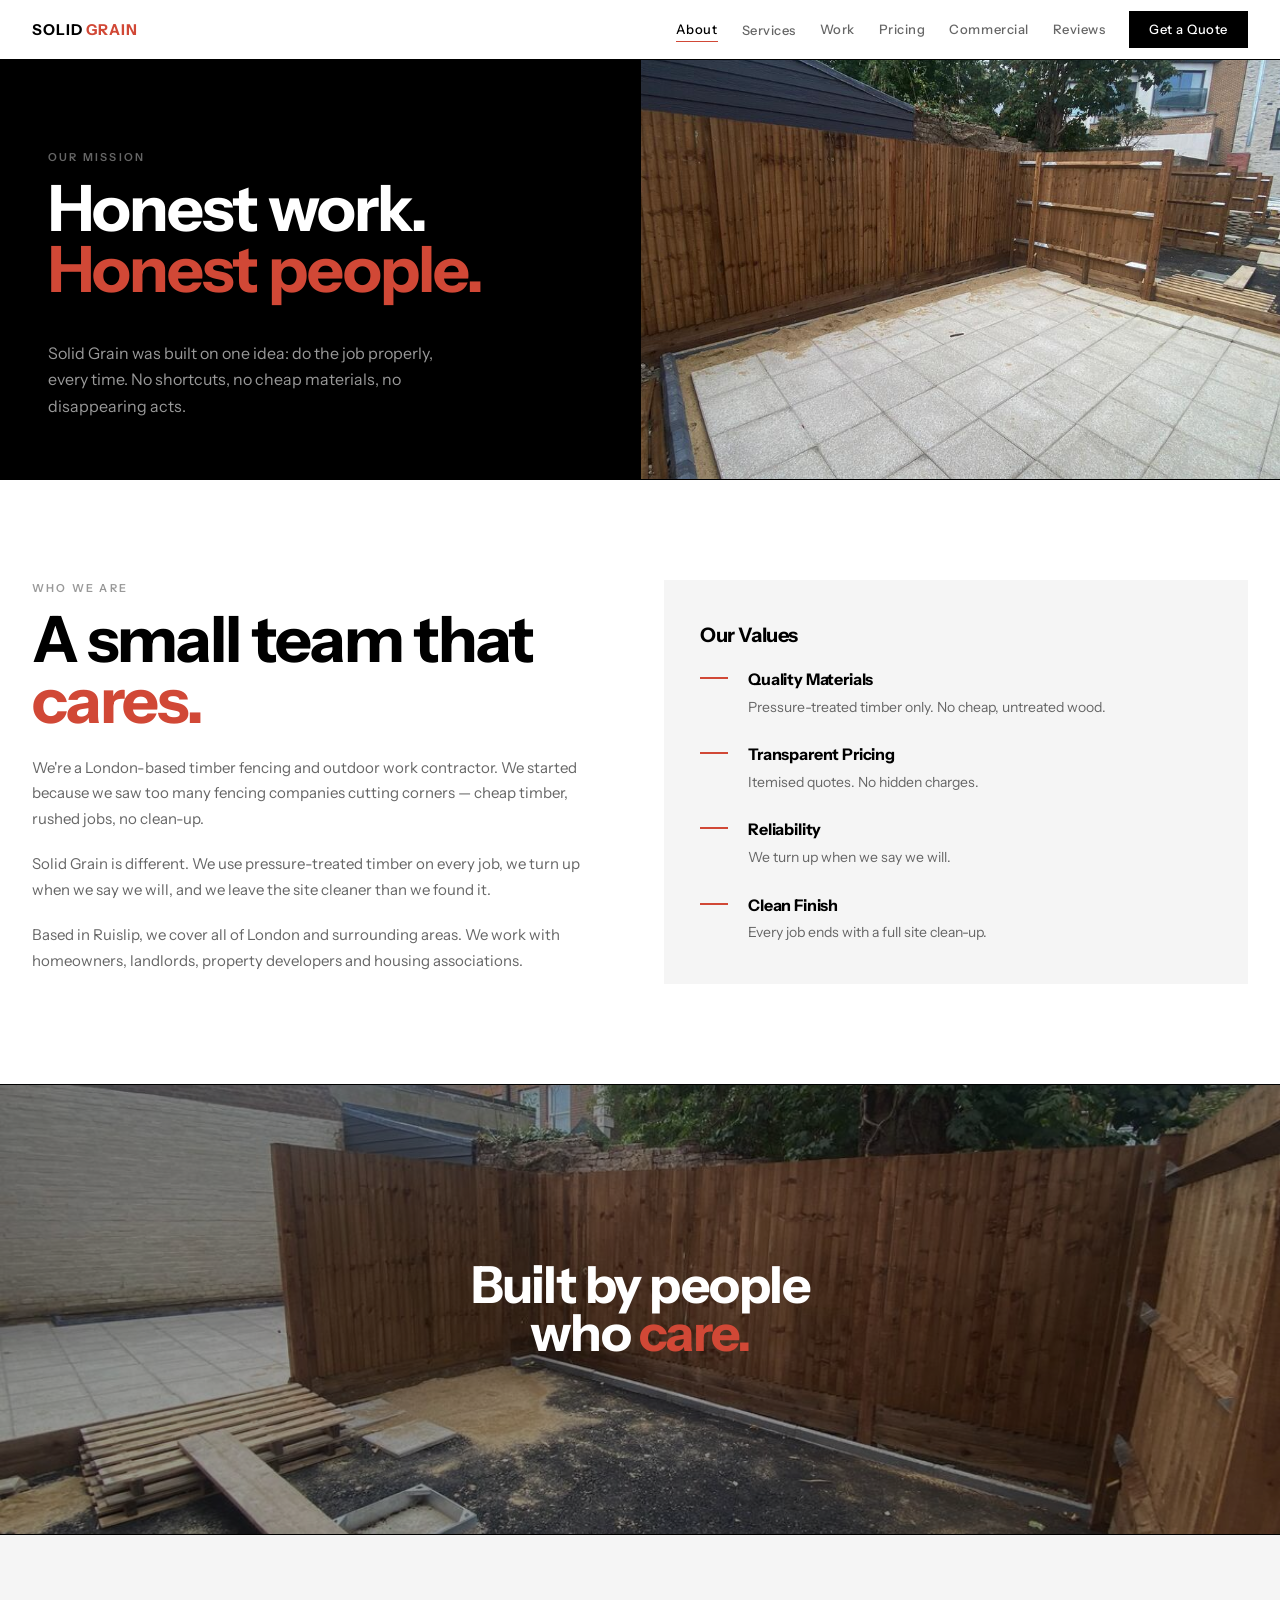
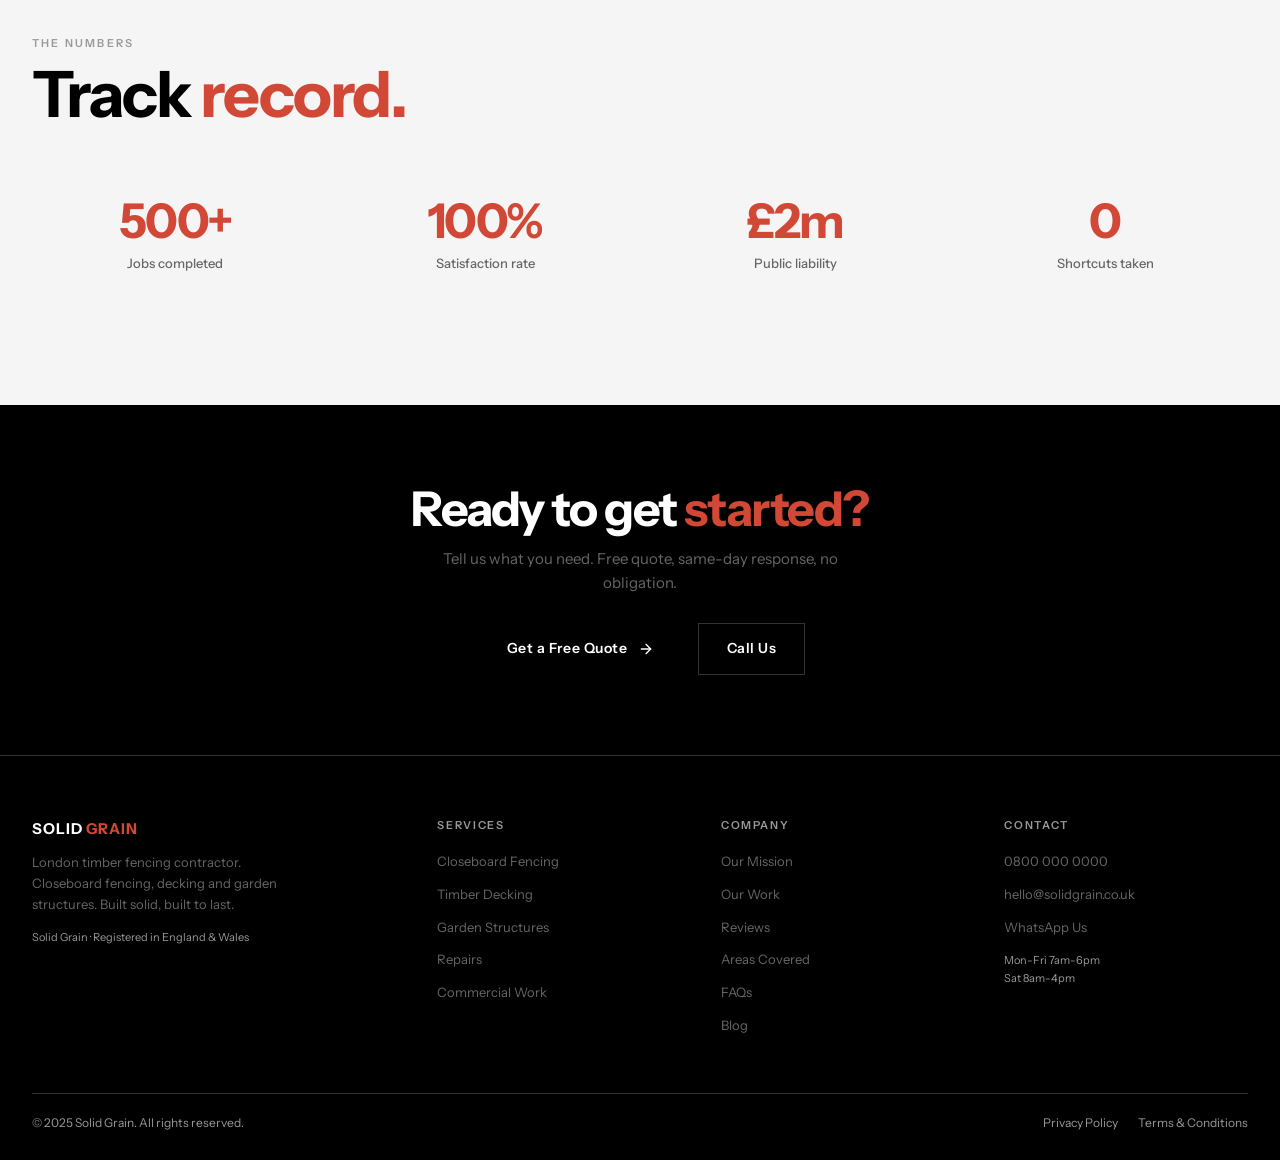
==== commit 2cc7b144: "Add files via upload" ====
--- a/about.html
+++ b/about.html
@@ -271,7 +271,7 @@
     <h1 class="sh" style="color:var(--white);font-size:clamp(36px,5vw,64px)">Honest work.<br><em>Honest people.</em></h1>
     <p style="font-size:16px;color:var(--g5);max-width:400px;line-height:1.65;margin-top:16px">Solid Grain was built on one idea: do the job properly, every time. No shortcuts, no cheap materials, no disappearing acts.</p>
   </div>
-  <div class="ph-img"><img src="https://images.unsplash.com/photo-1504148455328-c376907d081c?w=900&h=700&fit=crop" alt="Timber craftsmanship"></div>
+  <div class="ph-img"><img src="about-hero.jpg" alt="Timber craftsmanship"></div>
 </section>
 <section class="section">
   <div class="ctr">
@@ -295,7 +295,7 @@
     </div>
   </div>
 </section>
-<div class="img-band"><img src="https://images.unsplash.com/photo-1558618666-fcd25c85f82e?w=1600&h=700&fit=crop" alt="Timber grain"><div class="img-band-ov"><div class="img-band-tx"><h2>Built by people<br>who <em>care.</em></h2></div></div></div>
+<div class="img-band"><img src="band-timber.jpg" alt="Timber grain"><div class="img-band-ov"><div class="img-band-tx"><h2>Built by people<br>who <em>care.</em></h2></div></div></div>
 <section class="section grey">
   <div class="ctr">
     <div class="sn rv">The Numbers</div>
